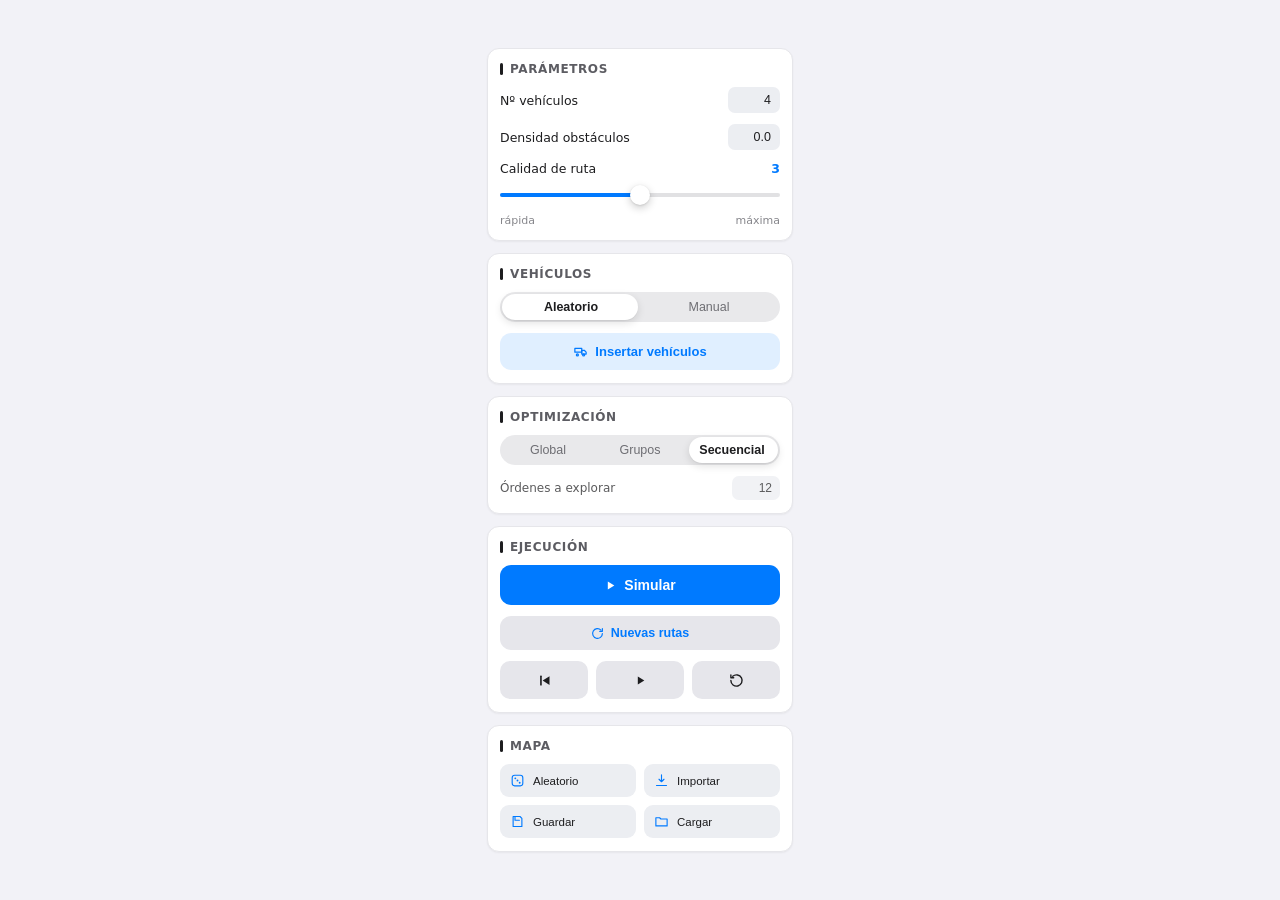
==== web/index.html @ 9f7ab961 "web 2" ====
<!DOCTYPE html>
<html lang="es">
<head>
  <meta charset="utf-8">
  <meta name="viewport" content="width=device-width, initial-scale=1">
  <title>Optimizador de Flotas - Panel</title>
  <link rel="stylesheet" href="styles.css">
</head>
<body>

<div class="panel-window">

  <div class="panel-content">
    
    <!-- Parámetros -->
    <div class="card">
      <div class="card-title">
        <span class="tick"></span>
        <span>Parámetros</span>
      </div>
      <div class="field-row">
        <span>Nº vehículos</span>
        <input class="text-input" value="4">
      </div>
      <div class="field-row">
        <span>Densidad obstáculos</span>
        <input class="text-input" value="0.0">
      </div>
      <div class="slider-container">
        <div class="field-row">
          <span>Calidad de ruta</span>
          <span class="slider-value" id="quality-val">3</span>
        </div>
        <div class="slider-track-area" id="quality-slider">
          <div class="slider-track"></div>
          <div class="slider-fill" id="quality-fill" style="width: 50%;"></div>
          <div class="slider-thumb" id="quality-thumb" style="left: 50%;"></div>
        </div>
        <div class="slider-labels">
          <span>rápida</span>
          <span>máxima</span>
        </div>
      </div>
    </div>

    <!-- Vehículos -->
    <div class="card">
      <div class="card-title">
        <span class="tick"></span>
        <span>Vehículos</span>
      </div>
      <div class="segmented-control" id="seg-source">
        <div class="segmented-thumb" id="thumb-source" style="left: 2px; width: calc(50% - 4px);"></div>
        <button class="active" data-val="aleatorio">Aleatorio</button>
        <button data-val="manual">Manual</button>
      </div>
      <button class="btn btn-outline">
        <svg width="15" height="15" viewBox="0 0 24 24" fill="none" stroke="currentColor" stroke-width="2" stroke-linecap="round" stroke-linejoin="round">
          <path d="M3 13h11V7H3z"></path>
          <path d="M14 10h4l3 3v3h-7z"></path>
          <circle cx="7" cy="17.5" r="1.6"></circle>
          <circle cx="17" cy="17.5" r="1.6"></circle>
        </svg>Insertar vehículos
      </button>
    </div>

    <!-- Optimización -->
    <div class="card">
      <div class="card-title">
        <span class="tick"></span>
        <span>Optimización</span>
      </div>
      <div class="segmented-control" id="seg-optim">
        <div class="segmented-thumb" id="thumb-optim" style="left: calc(200% / 3 + 2px); width: calc(33.333% - 4px);"></div>
        <button data-val="global">Global</button>
        <button data-val="prioridades">Grupos</button>
        <button class="active" data-val="secuencial">Secuencial</button>
      </div>
      <div class="field-row" style="opacity:.72">
        <span style="font-size:12px">Órdenes a explorar</span>
        <input class="text-input" value="12" style="width:48px; font-size:12px; padding:5px 8px;">
      </div>
    </div>

    <!-- Ejecución -->
    <div class="card">
      <div class="card-title">
        <span class="tick"></span>
        <span>Ejecución</span>
      </div>
      <button class="btn btn-primary">
        <svg width="13" height="13" viewBox="0 0 24 24" fill="currentColor"><path d="M7 4.5v15l12-7.5z"></path></svg>Simular
      </button>
      <button class="btn btn-secondary">
        <svg width="13" height="13" viewBox="0 0 24 24" fill="none" stroke="currentColor" stroke-width="2.2" stroke-linecap="round" stroke-linejoin="round">
          <path d="M21 12a9 9 0 1 1-2.6-6.3"></path><path d="M21 3v5h-5"></path>
        </svg>Nuevas rutas
      </button>
      <div style="display:flex;gap:8px">
        <button class="btn btn-icon" title="Reiniciar">
          <svg width="15" height="15" viewBox="0 0 24 24" fill="currentColor">
            <rect x="5" y="4" width="2.6" height="16" rx="1"></rect><path d="M20 5 9 12l11 7z"></path>
          </svg>
        </button>
        <button class="btn btn-icon" id="btn-play" title="Pausar / reanudar">
          <svg id="icon-play" width="13" height="13" viewBox="0 0 24 24" fill="currentColor"><path d="M7 4.5v15l12-7.5z"></path></svg>
          <svg id="icon-pause" class="icon-hidden" width="13" height="13" viewBox="0 0 24 24" fill="currentColor"><rect x="6" y="4" width="4.5" height="16" rx="1"></rect><rect x="13.5" y="4" width="4.5" height="16" rx="1"></rect></svg>
        </button>
        <button class="btn btn-icon" title="Reproducir de nuevo">
          <svg width="15" height="15" viewBox="0 0 24 24" fill="none" stroke="currentColor" stroke-width="2.2" stroke-linecap="round" stroke-linejoin="round">
            <path d="M3 12a9 9 0 1 0 3-6.7"></path><path d="M3 3v4.5h4.5"></path>
          </svg>
        </button>
      </div>
    </div>

    <!-- Mapa -->
    <div class="card">
      <div class="card-title">
        <span class="tick"></span>
        <span>Mapa</span>
      </div>
      <div class="map-grid">
        <button class="map-btn">
          <svg width="15" height="15" viewBox="0 0 24 24" fill="none">
            <rect x="3.5" y="3.5" width="17" height="17" rx="4" stroke="var(--accent)" stroke-width="1.8"></rect>
            <circle cx="8.5" cy="8.5" r="1.5" fill="var(--accent)"></circle>
            <circle cx="12" cy="12" r="1.5" fill="var(--accent)"></circle>
            <circle cx="15.5" cy="15.5" r="1.5" fill="var(--accent)"></circle>
          </svg>Aleatorio
        </button>
        <button class="map-btn">
          <svg width="15" height="15" viewBox="0 0 24 24" fill="none" stroke="var(--accent)" stroke-width="1.8" stroke-linecap="round" stroke-linejoin="round">
            <path d="M12 3v11M8 10l4 4 4-4"></path><path d="M4 20h16"></path>
          </svg>Importar
        </button>
        <button class="map-btn">
          <svg width="15" height="15" viewBox="0 0 24 24" fill="none" stroke="var(--accent)" stroke-width="1.8" stroke-linecap="round" stroke-linejoin="round">
            <path d="M5 4h11l3 3v13H5z"></path><path d="M8 4v6h7"></path>
          </svg>Guardar
        </button>
        <button class="map-btn">
          <svg width="15" height="15" viewBox="0 0 24 24" fill="none" stroke="var(--accent)" stroke-width="1.8" stroke-linecap="round" stroke-linejoin="round">
            <path d="M3 6h6l2 2h10v11H3z"></path>
          </svg>Cargar
        </button>
      </div>
    </div>

  </div>
</div>

<script src="script.js"></script>
</body>
</html>
---- web/styles.css ----
:root {
  --winBg: #ffffff;
  --winBorder: #e0e0e5;
  --winShadow: 0 30px 70px -28px rgba(0,0,0,.32);
  --barBg: #f6f6f8;
  --barBorder: #e3e3e6;
  --barTitle: #1d1d1f;
  --panelBg: #f2f2f7;
  --cardBg: #ffffff;
  --cardBorder: #e6e6ea;
  --cardRadius: 12px;
  --cardShadow: 0 1px 2px rgba(0,0,0,.05);
  --text: #1d1d1f;
  --muted: #86868b;
  --tick: #1d1d1f;
  --titleColor: #5c5c62;
  --titleTransform: uppercase;
  --titleSize: 12px;
  --titleWeight: 600;
  --titleSpacing: .05em;
  --fieldBg: #eceef2;
  --fieldColor: #1d1d1f;
  --accent: #007aff;
  --sliderTrack: rgba(120,120,128,.22);
  --sliderFill: #007aff;
  --sliderVal: #007aff;
  --segTrackBg: #e9e9eb;
  --segThumb: #ffffff;
  --segThumbShadow: 0 3px 8px rgba(0,0,0,.12),0 1px 1px rgba(0,0,0,.04);
  --segSel: #1d1d1f;
  --segUnsel: #6e6e73;
  --insBg: rgba(0,122,255,.12);
  --insBgHover: rgba(0,122,255,.20);
  --insColor: #007aff;
  --primBg: #007aff;
  --primColor: #ffffff;
  --btnBg: #e6e6eb;
  --mapTileBg: #eceef2;
}

@media (prefers-color-scheme: dark) {
  :root {
    --winBg: #1c1c1e;
    --winBorder: rgba(0,0,0,.6);
    --winShadow: 0 30px 70px -26px rgba(0,0,0,.7);
    --barBg: #2c2c2e;
    --barBorder: rgba(255,255,255,.08);
    --barTitle: #f5f5f7;
    --panelBg: #1c1c1e;
    --cardBg: #2c2c2e;
    --cardBorder: rgba(255,255,255,.06);
    --cardRadius: 12px;
    --cardShadow: none;
    --text: #f5f5f7;
    --muted: #8e8e93;
    --tick: #f5f5f7;
    --titleColor: #8e8e93;
    --fieldBg: #3a3a3c;
    --fieldColor: #f5f5f7;
    --accent: #0a84ff;
    --sliderTrack: rgba(120,120,128,.32);
    --sliderFill: #0a84ff;
    --sliderVal: #0a84ff;
    --segTrackBg: #1c1c1e;
    --segThumb: #636366;
    --segThumbShadow: 0 3px 8px rgba(0,0,0,.4);
    --segSel: #ffffff;
    --segUnsel: #aeaeb2;
    --insBg: rgba(10,132,255,.22);
    --insBgHover: rgba(10,132,255,.32);
    --insColor: #4aa3ff;
    --primBg: #0a84ff;
    --primColor: #ffffff;
    --btnBg: #3a3a3c;
    --mapTileBg: #3a3a3c;
  }
}

* { margin: 0; padding: 0; box-sizing: border-box; }
body { 
  background: var(--panelBg); 
  display: flex; 
  align-items: center; 
  justify-content: center; 
  min-height: 100vh; 
  font-family: -apple-system, 'SF Pro Text', system-ui, 'Segoe UI', sans-serif;
  -webkit-font-smoothing: antialiased;
}

.panel-window {
  width: 330px;
  background: var(--panelBg);
  overflow: hidden;
}

.titlebar {
  display: flex;
  align-items: center;
  gap: 10px;
  height: 40px;
  padding: 0 13px;
  background: var(--barBg);
  border-bottom: 1px solid var(--barBorder);
}

.titlebar .window-controls {
  display: flex;
  gap: 7px;
}

.titlebar .window-controls span {
  width: 11px;
  height: 11px;
  border-radius: 50%;
}

.titlebar .window-controls span:nth-child(1) { background: #ff5f57; }
.titlebar .window-controls span:nth-child(2) { background: #febc2e; }
.titlebar .window-controls span:nth-child(3) { background: #28c840; }

.titlebar .title-text {
  font-weight: 600;
  font-size: 12.5px;
  color: var(--barTitle);
}

.panel-content {
  background: var(--panelBg);
  padding: 14px 12px;
  display: flex;
  flex-direction: column;
  gap: 12px;
}

.card {
  background: var(--cardBg);
  border: 1px solid var(--cardBorder);
  border-radius: var(--cardRadius);
  box-shadow: var(--cardShadow);
  padding: 13px 12px;
  display: flex;
  flex-direction: column;
  gap: 11px;
}

.card-title {
  display: flex;
  align-items: center;
  gap: 7px;
}

.card-title .tick {
  width: 3px;
  height: 12px;
  border-radius: 2px;
  background: var(--tick);
}

.card-title span:last-child {
  font-size: var(--titleSize);
  font-weight: var(--titleWeight);
  letter-spacing: var(--titleSpacing);
  text-transform: var(--titleTransform);
  color: var(--titleColor);
}

.field-row {
  display: flex;
  align-items: center;
  justify-content: space-between;
}

.field-row span:first-child {
  font-size: 12.5px;
  color: var(--text);
}

input.text-input {
  width: 52px;
  padding: 6px 9px;
  background: var(--fieldBg);
  border: none;
  border-radius: 7px;
  color: var(--fieldColor);
  font-size: 12.5px;
  text-align: right;
  outline: none;
}

.slider-container {
  display: flex;
  flex-direction: column;
  gap: 9px;
}

.slider-value {
  font-size: 12.5px;
  font-weight: 600;
  color: var(--sliderVal);
}

.slider-track-area {
  position: relative;
  height: 20px;
  display: flex;
  align-items: center;
  cursor: pointer;
  touch-action: none;
}

.slider-track {
  position: absolute;
  left: 0;
  right: 0;
  height: 4px;
  background: var(--sliderTrack);
  border-radius: 999px;
}

.slider-fill {
  position: absolute;
  left: 0;
  height: 4px;
  background: var(--sliderFill);
  border-radius: 999px;
}

.slider-thumb {
  position: absolute;
  width: 20px;
  height: 20px;
  margin-left: -10px;
  background: #ffffff;
  border-radius: 50%;
  box-shadow: 0 0.5px 2px rgba(0,0,0,.12), 0 3px 8px rgba(0,0,0,.2);
}

.slider-labels {
  display: flex;
  justify-content: space-between;
  font-size: 11px;
  color: var(--muted);
}

.segmented-control {
  position: relative;
  display: flex;
  background: var(--segTrackBg);
  border-radius: 17px;
  padding: 2px;
}

.segmented-thumb {
  position: absolute;
  top: 2px;
  bottom: 2px;
  background: var(--segThumb);
  border-radius: 15px;
  box-shadow: var(--segThumbShadow);
  transition: left .26s cubic-bezier(.4,0,.2,1);
}

.segmented-control button {
  flex: 1;
  position: relative;
  z-index: 1;
  padding: 6px 4px;
  background: transparent;
  border: none;
  border-radius: 7px;
  font-size: 12.5px;
  font-weight: 500;
  color: var(--segUnsel);
  cursor: pointer;
  transition: color .26s cubic-bezier(.4,0,.2,1);
  white-space: nowrap;
}

.segmented-control button.active {
  font-weight: 600;
  color: var(--segSel);
}

.btn {
  display: flex;
  align-items: center;
  justify-content: center;
  gap: 7px;
  border: none;
  border-radius: 11px;
  cursor: pointer;
  transition: filter .15s;
}

.btn:hover {
  filter: brightness(0.9);
}

.btn-primary:hover {
  filter: brightness(1.15);
}

.btn-outline {
  width: 100%;
  padding: 11px;
  background: var(--insBg);
  color: var(--insColor);
  font-size: 13px;
  font-weight: 600;
  transition: all 0.2s ease;
}

.btn-outline:hover {
  background: var(--insBgHover);
  color: var(--insColor);
}

.btn-primary {
  width: 100%;
  padding: 12px;
  background: var(--primBg);
  color: var(--primColor);
  font-size: 14px;
  font-weight: 600;
}

.btn-secondary {
  width: 100%;
  padding: 10px;
  background: var(--btnBg);
  color: var(--insColor);
  font-size: 12.5px;
  font-weight: 600;
}

.btn-icon {
  flex: 1;
  height: 38px;
  background: var(--btnBg);
  color: var(--text);
  border-radius: 10px;
}

.map-grid {
  display: grid;
  grid-template-columns: 1fr 1fr;
  gap: 8px;
}

.map-btn {
  display: flex;
  align-items: center;
  gap: 8px;
  padding: 9px 10px;
  background: var(--mapTileBg);
  border: none;
  border-radius: 9px;
  color: var(--text);
  font-size: 11.5px;
  font-weight: 500;
  cursor: pointer;
  transition: filter .15s;
}
.map-btn:hover {
  filter: brightness(0.9);
}

.icon-hidden {
  display: none;
}
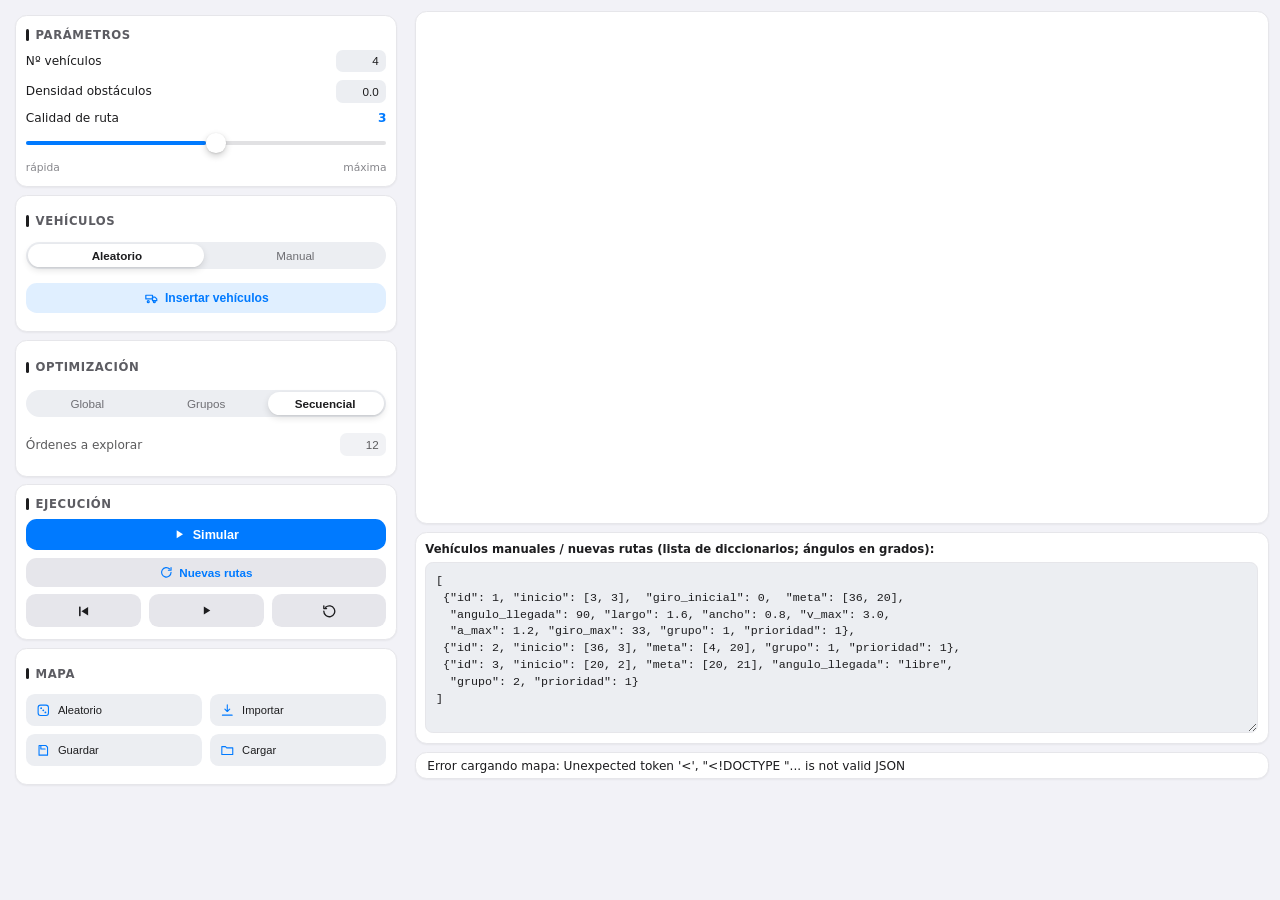
==== commit 2a005cda: "web 3" ====
--- a/web/index.html
+++ b/web/index.html
@@ -8,9 +8,9 @@
 </head>
 <body>
 
-<div class="panel-window">
-
-  <div class="panel-content">
+<div class="app-layout">
+  <div class="panel-window">
+    <div class="panel-content">
     
     <!-- Parámetros -->
     <div class="card">
@@ -20,11 +20,11 @@
       </div>
       <div class="field-row">
         <span>Nº vehículos</span>
-        <input class="text-input" value="4">
+        <input class="text-input" id="num-vehiculos" value="4">
       </div>
       <div class="field-row">
         <span>Densidad obstáculos</span>
-        <input class="text-input" value="0.0">
+        <input class="text-input" id="densidad-obs" value="0.0">
       </div>
       <div class="slider-container">
         <div class="field-row">
@@ -54,8 +54,8 @@
         <button class="active" data-val="aleatorio">Aleatorio</button>
         <button data-val="manual">Manual</button>
       </div>
-      <button class="btn btn-outline">
-        <svg width="15" height="15" viewBox="0 0 24 24" fill="none" stroke="currentColor" stroke-width="2" stroke-linecap="round" stroke-linejoin="round">
+      <button class="btn btn-outline" id="btn-insertar">
+        <svg class="icon-15" viewBox="0 0 24 24" fill="none" stroke="currentColor" stroke-width="2" stroke-linecap="round" stroke-linejoin="round">
           <path d="M3 13h11V7H3z"></path>
           <path d="M14 10h4l3 3v3h-7z"></path>
           <circle cx="7" cy="17.5" r="1.6"></circle>
@@ -77,8 +77,8 @@
         <button class="active" data-val="secuencial">Secuencial</button>
       </div>
       <div class="field-row" style="opacity:.72">
-        <span style="font-size:12px">Órdenes a explorar</span>
-        <input class="text-input" value="12" style="width:48px; font-size:12px; padding:5px 8px;">
+        <span>Órdenes a explorar</span>
+        <input class="text-input" id="max-cand" value="12" >
       </div>
     </div>
 
@@ -88,17 +88,17 @@
         <span class="tick"></span>
         <span>Ejecución</span>
       </div>
-      <button class="btn btn-primary">
-        <svg width="13" height="13" viewBox="0 0 24 24" fill="currentColor"><path d="M7 4.5v15l12-7.5z"></path></svg>Simular
+      <button class="btn btn-primary" id="btn-simular">
+        <svg class="icon-13" viewBox="0 0 24 24" fill="currentColor"><path d="M7 4.5v15l12-7.5z"></path></svg>Simular
       </button>
-      <button class="btn btn-secondary">
-        <svg width="13" height="13" viewBox="0 0 24 24" fill="none" stroke="currentColor" stroke-width="2.2" stroke-linecap="round" stroke-linejoin="round">
+      <button class="btn btn-secondary" id="btn-nuevas-rutas">
+        <svg class="icon-13" viewBox="0 0 24 24" fill="none" stroke="currentColor" stroke-width="2.2" stroke-linecap="round" stroke-linejoin="round">
           <path d="M21 12a9 9 0 1 1-2.6-6.3"></path><path d="M21 3v5h-5"></path>
         </svg>Nuevas rutas
       </button>
       <div style="display:flex;gap:8px">
-        <button class="btn btn-icon" title="Reiniciar">
-          <svg width="15" height="15" viewBox="0 0 24 24" fill="currentColor">
+        <button class="btn btn-icon" id="btn-restart" title="Reiniciar">
+          <svg class="icon-15" viewBox="0 0 24 24" fill="currentColor">
             <rect x="5" y="4" width="2.6" height="16" rx="1"></rect><path d="M20 5 9 12l11 7z"></path>
           </svg>
         </button>
@@ -106,8 +106,8 @@
           <svg id="icon-play" width="13" height="13" viewBox="0 0 24 24" fill="currentColor"><path d="M7 4.5v15l12-7.5z"></path></svg>
           <svg id="icon-pause" class="icon-hidden" width="13" height="13" viewBox="0 0 24 24" fill="currentColor"><rect x="6" y="4" width="4.5" height="16" rx="1"></rect><rect x="13.5" y="4" width="4.5" height="16" rx="1"></rect></svg>
         </button>
-        <button class="btn btn-icon" title="Reproducir de nuevo">
-          <svg width="15" height="15" viewBox="0 0 24 24" fill="none" stroke="currentColor" stroke-width="2.2" stroke-linecap="round" stroke-linejoin="round">
+        <button class="btn btn-icon" id="btn-reproducir" title="Reproducir de nuevo">
+          <svg class="icon-15" viewBox="0 0 24 24" fill="none" stroke="currentColor" stroke-width="2.2" stroke-linecap="round" stroke-linejoin="round">
             <path d="M3 12a9 9 0 1 0 3-6.7"></path><path d="M3 3v4.5h4.5"></path>
           </svg>
         </button>
@@ -121,32 +121,59 @@
         <span>Mapa</span>
       </div>
       <div class="map-grid">
-        <button class="map-btn">
-          <svg width="15" height="15" viewBox="0 0 24 24" fill="none">
+        <button class="map-btn" id="btn-mapa-aleatorio">
+          <svg class="icon-15" viewBox="0 0 24 24" fill="none">
             <rect x="3.5" y="3.5" width="17" height="17" rx="4" stroke="var(--accent)" stroke-width="1.8"></rect>
             <circle cx="8.5" cy="8.5" r="1.5" fill="var(--accent)"></circle>
             <circle cx="12" cy="12" r="1.5" fill="var(--accent)"></circle>
             <circle cx="15.5" cy="15.5" r="1.5" fill="var(--accent)"></circle>
           </svg>Aleatorio
         </button>
-        <button class="map-btn">
-          <svg width="15" height="15" viewBox="0 0 24 24" fill="none" stroke="var(--accent)" stroke-width="1.8" stroke-linecap="round" stroke-linejoin="round">
+        <button class="map-btn" id="btn-mapa-importar">
+          <svg class="icon-15" viewBox="0 0 24 24" fill="none" stroke="var(--accent)" stroke-width="1.8" stroke-linecap="round" stroke-linejoin="round">
             <path d="M12 3v11M8 10l4 4 4-4"></path><path d="M4 20h16"></path>
           </svg>Importar
         </button>
-        <button class="map-btn">
-          <svg width="15" height="15" viewBox="0 0 24 24" fill="none" stroke="var(--accent)" stroke-width="1.8" stroke-linecap="round" stroke-linejoin="round">
+        <button class="map-btn" id="btn-mapa-guardar">
+          <svg class="icon-15" viewBox="0 0 24 24" fill="none" stroke="var(--accent)" stroke-width="1.8" stroke-linecap="round" stroke-linejoin="round">
             <path d="M5 4h11l3 3v13H5z"></path><path d="M8 4v6h7"></path>
           </svg>Guardar
         </button>
-        <button class="map-btn">
-          <svg width="15" height="15" viewBox="0 0 24 24" fill="none" stroke="var(--accent)" stroke-width="1.8" stroke-linecap="round" stroke-linejoin="round">
+        <button class="map-btn" id="btn-mapa-cargar">
+          <svg class="icon-15" viewBox="0 0 24 24" fill="none" stroke="var(--accent)" stroke-width="1.8" stroke-linecap="round" stroke-linejoin="round">
             <path d="M3 6h6l2 2h10v11H3z"></path>
           </svg>Cargar
         </button>
       </div>
+      <input type="file" id="file-importar" accept="image/*" style="display:none">
+      <input type="file" id="file-cargar" accept=".json" style="display:none">
     </div>
 
+    </div>
+  </div>
+
+  <!-- Contenido Principal: Mapa y Entrada de Texto -->
+  <div class="main-content">
+    <div class="canvas-container">
+      <canvas id="main-canvas"></canvas>
+    </div>
+
+    <div class="textarea-card">
+      <div class="textarea-label">Vehículos manuales / nuevas rutas (lista de diccionarios; ángulos en grados):</div>
+      <textarea id="vehiculos-input" class="code-textarea" spellcheck="false">[
+ {"id": 1, "inicio": [3, 3],  "giro_inicial": 0,  "meta": [36, 20],
+  "angulo_llegada": 90, "largo": 1.6, "ancho": 0.8, "v_max": 3.0,
+  "a_max": 1.2, "giro_max": 33, "grupo": 1, "prioridad": 1},
+ {"id": 2, "inicio": [36, 3], "meta": [4, 20], "grupo": 1, "prioridad": 1},
+ {"id": 3, "inicio": [20, 2], "meta": [20, 21], "angulo_llegada": "libre",
+  "grupo": 2, "prioridad": 1}
+]</textarea>
+    </div>
+    <div class="status-bar-container">
+      <div class="status-bar">
+        <span id="status-text">Listo. Ajusta parámetros y genera vehículos.</span>
+      </div>
+    </div>
   </div>
 </div>
 
--- a/web/styles.css
+++ b/web/styles.css
@@ -1,21 +1,21 @@
 :root {
   --winBg: #ffffff;
   --winBorder: #e0e0e5;
-  --winShadow: 0 30px 70px -28px rgba(0,0,0,.32);
+  --winShadow: 0 calc(30 * 100cqh / 800) calc(70 * 100cqh / 800) -calc(28 * 100cqh / 800) rgba(0,0,0,.32);
   --barBg: #f6f6f8;
   --barBorder: #e3e3e6;
   --barTitle: #1d1d1f;
   --panelBg: #f2f2f7;
   --cardBg: #ffffff;
   --cardBorder: #e6e6ea;
-  --cardRadius: 12px;
-  --cardShadow: 0 1px 2px rgba(0,0,0,.05);
+  --cardRadius: calc(12 * 100cqh / 800);
+  --cardShadow: 0 1px calc(2 * 100cqh / 800) rgba(0,0,0,.05);
   --text: #1d1d1f;
   --muted: #86868b;
   --tick: #1d1d1f;
   --titleColor: #5c5c62;
   --titleTransform: uppercase;
-  --titleSize: 12px;
+  --titleSize: calc(12 * 100cqh / 800);
   --titleWeight: 600;
   --titleSpacing: .05em;
   --fieldBg: #eceef2;
@@ -26,7 +26,7 @@
   --sliderVal: #007aff;
   --segTrackBg: #e9e9eb;
   --segThumb: #ffffff;
-  --segThumbShadow: 0 3px 8px rgba(0,0,0,.12),0 1px 1px rgba(0,0,0,.04);
+  --segThumbShadow: 0 calc(3 * 100cqh / 800) calc(8 * 100cqh / 800) rgba(0,0,0,.12),0 1px 1px rgba(0,0,0,.04);
   --segSel: #1d1d1f;
   --segUnsel: #6e6e73;
   --insBg: rgba(0,122,255,.12);
@@ -42,14 +42,14 @@
   :root {
     --winBg: #1c1c1e;
     --winBorder: rgba(0,0,0,.6);
-    --winShadow: 0 30px 70px -26px rgba(0,0,0,.7);
+    --winShadow: 0 calc(30 * 100cqh / 800) calc(70 * 100cqh / 800) -calc(26 * 100cqh / 800) rgba(0,0,0,.7);
     --barBg: #2c2c2e;
     --barBorder: rgba(255,255,255,.08);
     --barTitle: #f5f5f7;
     --panelBg: #1c1c1e;
     --cardBg: #2c2c2e;
     --cardBorder: rgba(255,255,255,.06);
-    --cardRadius: 12px;
+    --cardRadius: calc(12 * 100cqh / 800);
     --cardShadow: none;
     --text: #f5f5f7;
     --muted: #8e8e93;
@@ -63,7 +63,7 @@
     --sliderVal: #0a84ff;
     --segTrackBg: #1c1c1e;
     --segThumb: #636366;
-    --segThumbShadow: 0 3px 8px rgba(0,0,0,.4);
+    --segThumbShadow: 0 calc(3 * 100cqh / 800) calc(8 * 100cqh / 800) rgba(0,0,0,.4);
     --segSel: #ffffff;
     --segUnsel: #aeaeb2;
     --insBg: rgba(10,132,255,.22);
@@ -80,37 +80,140 @@
 body { 
   background: var(--panelBg); 
   display: flex; 
-  align-items: center; 
-  justify-content: center; 
-  min-height: 100vh; 
+  align-items: flex-start;
+  justify-content: flex-start;
+  height: 100vh;
+  width: 100vw;
+  overflow: hidden;
+  margin: 0;
+  padding: 0;
   font-family: -apple-system, 'SF Pro Text', system-ui, 'Segoe UI', sans-serif;
   -webkit-font-smoothing: antialiased;
 }
 
+.app-layout {
+  display: flex;
+  aspect-ratio: 16 / 10;
+  width: min(100vw, calc(100vh * 16 / 10));
+  height: min(100vh, calc(100vw * 10 / 16));
+  padding: calc(10 * 100cqh / 800);
+  gap: calc(12 * 100cqh / 800);
+  box-sizing: border-box;
+  container-type: size;
+}
+
 .panel-window {
-  width: 330px;
+  width: 31%;
+  flex: 0 0 31%;
   background: var(--panelBg);
   overflow: hidden;
+  height: 100%;
+  display: flex;
+  flex-direction: column;
+}
+
+.main-content {
+  flex: 1;
+  display: flex;
+  flex-direction: column;
+  gap: calc(8 * 100cqh / 800);
+  min-width: 0;
+  height: 100%;
+}
+
+.canvas-container {
+  aspect-ratio: 40 / 24;
+  width: 100%;
+  background: var(--cardBg);
+  border: 1px solid var(--cardBorder);
+  border-radius: var(--cardRadius);
+  box-shadow: var(--cardShadow);
+  position: relative;
+  overflow: hidden;
+  flex-shrink: 0;
+}
+
+#main-canvas {
+  position: absolute;
+  top: 0;
+  left: 0;
+  width: 100%;
+  height: 100%;
+  display: block;
+}
+
+.textarea-card {
+  background: var(--cardBg);
+  border: 1px solid var(--cardBorder);
+  border-radius: var(--cardRadius);
+  box-shadow: var(--cardShadow);
+  padding: calc(10 * 100cqh / 800);
+  display: flex;
+  flex-direction: column;
+  gap: calc(6 * 100cqh / 800);
+  flex: 1;
+  min-height: 0;
+}
+
+.textarea-label {
+  font-size: calc(12 * 100cqh / 800);
+  font-weight: 600;
+  color: var(--text);
+  flex-shrink: 0;
+}
+
+.code-textarea {
+  width: 100%;
+  flex: 1;
+  min-height: calc(40 * 100cqh / 800);
+  background: var(--fieldBg);
+  color: var(--text);
+  border: 1px solid var(--cardBorder);
+  border-radius: calc(8 * 100cqh / 800);
+  font-family: Menlo, Monaco, 'Courier New', monospace;
+  font-size: calc(12 * 100cqh / 800);
+  padding: calc(10 * 100cqh / 800);
+  line-height: 1.45;
+  resize: vertical;
+  outline: none;
+  box-sizing: border-box;
+}
+
+.status-bar-container {
+  width: 100%;
+  height: calc(38 * 100cqh / 800);
+  box-sizing: border-box;
+  flex-shrink: 0;
+}
+
+.status-bar {
+  background: var(--cardBg);
+  border: 1px solid var(--cardBorder);
+  border-radius: var(--cardRadius);
+  box-shadow: var(--cardShadow);
+  padding: calc(6 * 100cqh / 800) calc(12 * 100cqh / 800);
+  font-size: calc(12.5 * 100cqh / 800);
+  color: var(--text);
 }
 
 .titlebar {
   display: flex;
   align-items: center;
-  gap: 10px;
-  height: 40px;
-  padding: 0 13px;
+  gap: calc(10 * 100cqh / 800);
+  height: calc(40 * 100cqh / 800);
+  padding: 0 calc(13 * 100cqh / 800);
   background: var(--barBg);
   border-bottom: 1px solid var(--barBorder);
 }
 
 .titlebar .window-controls {
   display: flex;
-  gap: 7px;
+  gap: calc(7 * 100cqh / 800);
 }
 
 .titlebar .window-controls span {
-  width: 11px;
-  height: 11px;
+  width: calc(11 * 100cqh / 800);
+  height: calc(11 * 100cqh / 800);
   border-radius: 50%;
 }
 
@@ -120,16 +223,17 @@
 
 .titlebar .title-text {
   font-weight: 600;
-  font-size: 12.5px;
+  font-size: calc(12.5 * 100cqh / 800);
   color: var(--barTitle);
 }
 
 .panel-content {
   background: var(--panelBg);
-  padding: 14px 12px;
-  display: flex;
-  flex-direction: column;
-  gap: 12px;
+  padding: calc(4 * 100cqh / 800);
+  display: flex;
+  flex-direction: column;
+  gap: calc(8 * 100cqh / 800);
+  flex: 1;
 }
 
 .card {
@@ -137,22 +241,24 @@
   border: 1px solid var(--cardBorder);
   border-radius: var(--cardRadius);
   box-shadow: var(--cardShadow);
-  padding: 13px 12px;
-  display: flex;
-  flex-direction: column;
-  gap: 11px;
+  padding: calc(12 * 100cqh / 800) calc(10 * 100cqh / 800);
+  display: flex;
+  flex-direction: column;
+  justify-content: space-evenly;
+  gap: calc(8 * 100cqh / 800);
+  flex: 1;
 }
 
 .card-title {
   display: flex;
   align-items: center;
-  gap: 7px;
+  gap: calc(7 * 100cqh / 800);
 }
 
 .card-title .tick {
-  width: 3px;
-  height: 12px;
-  border-radius: 2px;
+  width: calc(3 * 100cqh / 800);
+  height: calc(12 * 100cqh / 800);
+  border-radius: calc(2 * 100cqh / 800);
   background: var(--tick);
 }
 
@@ -171,18 +277,18 @@
 }
 
 .field-row span:first-child {
-  font-size: 12.5px;
+  font-size: calc(12.5 * 100cqh / 800);
   color: var(--text);
 }
 
 input.text-input {
-  width: 52px;
-  padding: 6px 9px;
+  width: calc(52 * 100cqh / 800);
+  padding: calc(5 * 100cqh / 800) calc(8 * 100cqh / 800);
   background: var(--fieldBg);
   border: none;
-  border-radius: 7px;
+  border-radius: calc(7 * 100cqh / 800);
   color: var(--fieldColor);
-  font-size: 12.5px;
+  font-size: calc(12 * 100cqh / 800);
   text-align: right;
   outline: none;
 }
@@ -190,18 +296,18 @@
 .slider-container {
   display: flex;
   flex-direction: column;
-  gap: 9px;
+  gap: calc(9 * 100cqh / 800);
 }
 
 .slider-value {
-  font-size: 12.5px;
+  font-size: calc(12.5 * 100cqh / 800);
   font-weight: 600;
   color: var(--sliderVal);
 }
 
 .slider-track-area {
   position: relative;
-  height: 20px;
+  height: calc(20 * 100cqh / 800);
   display: flex;
   align-items: center;
   cursor: pointer;
@@ -212,50 +318,51 @@
   position: absolute;
   left: 0;
   right: 0;
-  height: 4px;
+  height: calc(4 * 100cqh / 800);
   background: var(--sliderTrack);
-  border-radius: 999px;
+  border-radius: calc(999 * 100cqh / 800);
 }
 
 .slider-fill {
   position: absolute;
   left: 0;
-  height: 4px;
+  height: calc(4 * 100cqh / 800);
   background: var(--sliderFill);
-  border-radius: 999px;
+  border-radius: calc(999 * 100cqh / 800);
 }
 
 .slider-thumb {
   position: absolute;
-  width: 20px;
-  height: 20px;
-  margin-left: -10px;
+  width: calc(20 * 100cqh / 800);
+  height: calc(20 * 100cqh / 800);
+  margin-left: -calc(10 * 100cqh / 800);
   background: #ffffff;
   border-radius: 50%;
-  box-shadow: 0 0.5px 2px rgba(0,0,0,.12), 0 3px 8px rgba(0,0,0,.2);
+  box-shadow: 0 0.5px calc(2 * 100cqh / 800) rgba(0,0,0,.12), 0 calc(3 * 100cqh / 800) calc(8 * 100cqh / 800) rgba(0,0,0,.2);
 }
 
 .slider-labels {
   display: flex;
   justify-content: space-between;
-  font-size: 11px;
+  font-size: calc(11 * 100cqh / 800);
   color: var(--muted);
 }
 
 .segmented-control {
   position: relative;
   display: flex;
-  background: var(--segTrackBg);
-  border-radius: 17px;
-  padding: 2px;
+  background: var(--fieldBg);
+  border-radius: calc(17 * 100cqh / 800);
+  padding: calc(2 * 100cqh / 800);
+  height: calc(28 * 100cqh / 800);
 }
 
 .segmented-thumb {
   position: absolute;
-  top: 2px;
-  bottom: 2px;
+  top: calc(2 * 100cqh / 800);
+  bottom: calc(2 * 100cqh / 800);
   background: var(--segThumb);
-  border-radius: 15px;
+  border-radius: calc(15 * 100cqh / 800);
   box-shadow: var(--segThumbShadow);
   transition: left .26s cubic-bezier(.4,0,.2,1);
 }
@@ -264,11 +371,11 @@
   flex: 1;
   position: relative;
   z-index: 1;
-  padding: 6px 4px;
+  padding: calc(4 * 100cqh / 800);
   background: transparent;
   border: none;
-  border-radius: 7px;
-  font-size: 12.5px;
+  border-radius: calc(7 * 100cqh / 800);
+  font-size: calc(12 * 100cqh / 800);
   font-weight: 500;
   color: var(--segUnsel);
   cursor: pointer;
@@ -285,9 +392,9 @@
   display: flex;
   align-items: center;
   justify-content: center;
-  gap: 7px;
+  gap: calc(7 * 100cqh / 800);
   border: none;
-  border-radius: 11px;
+  border-radius: calc(11 * 100cqh / 800);
   cursor: pointer;
   transition: filter .15s;
 }
@@ -302,10 +409,10 @@
 
 .btn-outline {
   width: 100%;
-  padding: 11px;
+  padding: calc(8 * 100cqh / 800);
   background: var(--insBg);
   color: var(--insColor);
-  font-size: 13px;
+  font-size: calc(12.5 * 100cqh / 800);
   font-weight: 600;
   transition: all 0.2s ease;
 }
@@ -317,46 +424,46 @@
 
 .btn-primary {
   width: 100%;
-  padding: 12px;
+  padding: calc(9 * 100cqh / 800);
   background: var(--primBg);
   color: var(--primColor);
-  font-size: 14px;
+  font-size: calc(13 * 100cqh / 800);
   font-weight: 600;
 }
 
 .btn-secondary {
   width: 100%;
-  padding: 10px;
+  padding: calc(8 * 100cqh / 800);
   background: var(--btnBg);
   color: var(--insColor);
-  font-size: 12.5px;
+  font-size: calc(12 * 100cqh / 800);
   font-weight: 600;
 }
 
 .btn-icon {
   flex: 1;
-  height: 38px;
+  height: calc(34 * 100cqh / 800);
   background: var(--btnBg);
   color: var(--text);
-  border-radius: 10px;
+  border-radius: calc(10 * 100cqh / 800);
 }
 
 .map-grid {
   display: grid;
   grid-template-columns: 1fr 1fr;
-  gap: 8px;
+  gap: calc(8 * 100cqh / 800);
 }
 
 .map-btn {
   display: flex;
   align-items: center;
-  gap: 8px;
-  padding: 9px 10px;
+  gap: calc(8 * 100cqh / 800);
+  padding: calc(9 * 100cqh / 800) calc(10 * 100cqh / 800);
   background: var(--mapTileBg);
   border: none;
-  border-radius: 9px;
-  color: var(--text);
-  font-size: 11.5px;
+  border-radius: calc(9 * 100cqh / 800);
+  color: var(--text);
+  font-size: calc(11.5 * 100cqh / 800);
   font-weight: 500;
   cursor: pointer;
   transition: filter .15s;
@@ -368,3 +475,21 @@
 .icon-hidden {
   display: none;
 }
+
+.icon-15 {
+  width: calc(15 * 100cqh / 800);
+  height: calc(15 * 100cqh / 800);
+  flex-shrink: 0;
+}
+
+.icon-13 {
+  width: calc(13 * 100cqh / 800);
+  height: calc(13 * 100cqh / 800);
+  flex-shrink: 0;
+}
+
+#max-cand {
+  width: calc(48 * 100cqh / 800);
+  font-size: calc(12 * 100cqh / 800);
+  padding: calc(5 * 100cqh / 800) calc(8 * 100cqh / 800);
+}
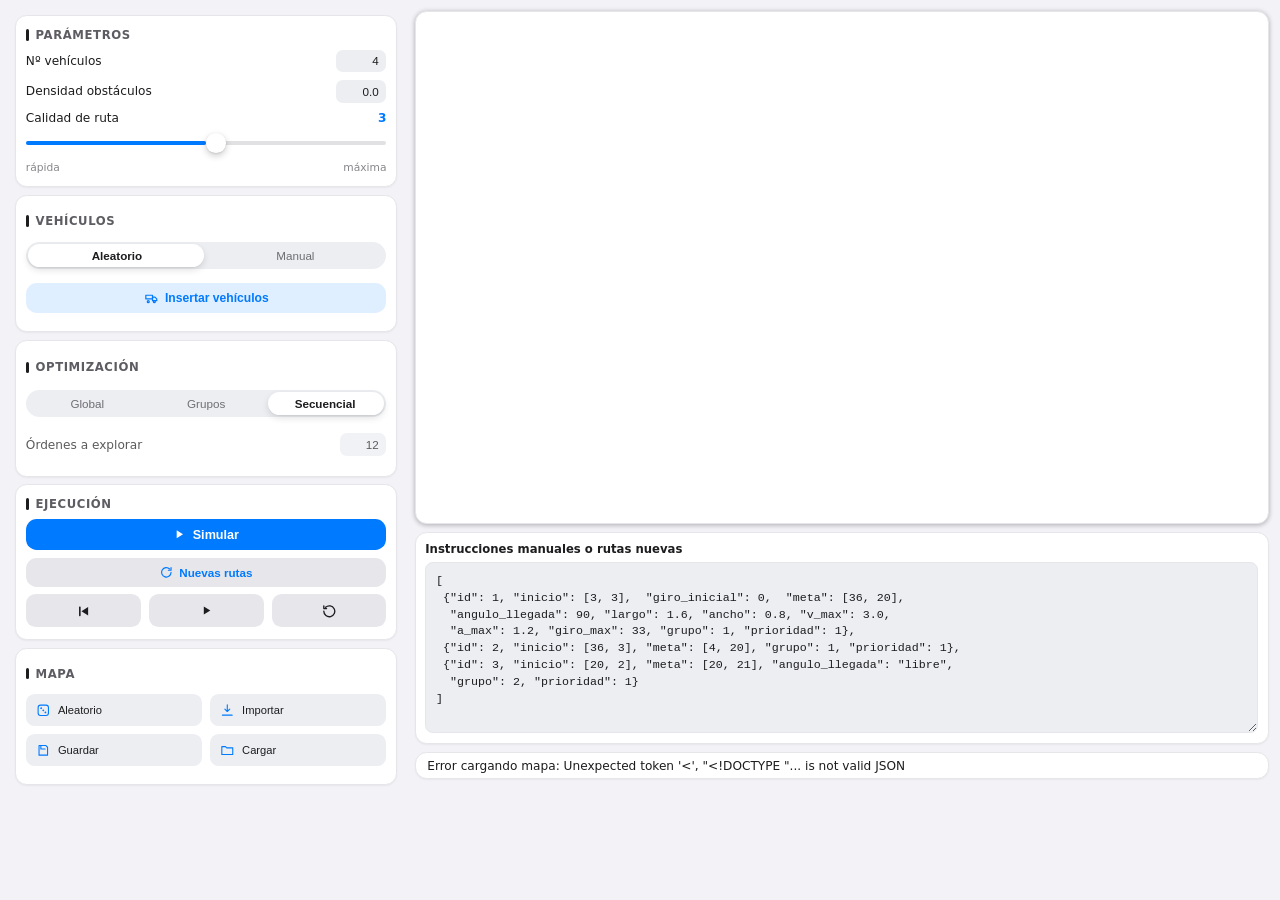
==== commit 7bd93304: "web movil" ====
--- a/web/index.html
+++ b/web/index.html
@@ -2,7 +2,7 @@
 <html lang="es">
 <head>
   <meta charset="utf-8">
-  <meta name="viewport" content="width=device-width, initial-scale=1">
+  <meta name="viewport" content="width=device-width, initial-scale=1, viewport-fit=cover">
   <title>Optimizador de Flotas - Panel</title>
   <link rel="stylesheet" href="styles.css">
 </head>
@@ -158,8 +158,29 @@
       <canvas id="main-canvas"></canvas>
     </div>
 
+    <!-- Barra de acceso rápido (solo móvil): duplica los botones clave
+         justo debajo del mapa. No sustituyen a los del panel de abajo. -->
+    <div class="quick-bar" id="quick-bar">
+      <button class="quick-btn" id="q-insertar">
+        <svg class="icon-15" viewBox="0 0 24 24" fill="none" stroke="currentColor" stroke-width="2" stroke-linecap="round" stroke-linejoin="round">
+          <path d="M3 13h11V7H3z"></path>
+          <path d="M14 10h4l3 3v3h-7z"></path>
+          <circle cx="7" cy="17.5" r="1.6"></circle>
+          <circle cx="17" cy="17.5" r="1.6"></circle>
+        </svg><span>Insertar</span>
+      </button>
+      <button class="quick-btn quick-btn-primary" id="q-simular">
+        <svg class="icon-13" viewBox="0 0 24 24" fill="currentColor"><path d="M7 4.5v15l12-7.5z"></path></svg><span>Simular</span>
+      </button>
+      <button class="quick-btn" id="q-reproducir">
+        <svg class="icon-15" viewBox="0 0 24 24" fill="none" stroke="currentColor" stroke-width="2.2" stroke-linecap="round" stroke-linejoin="round">
+          <path d="M3 12a9 9 0 1 0 3-6.7"></path><path d="M3 3v4.5h4.5"></path>
+        </svg><span>Reproducir</span>
+      </button>
+    </div>
+
     <div class="textarea-card">
-      <div class="textarea-label">Vehículos manuales / nuevas rutas (lista de diccionarios; ángulos en grados):</div>
+      <div class="textarea-label">Instrucciones manuales o rutas nuevas</div>
       <textarea id="vehiculos-input" class="code-textarea" spellcheck="false">[
  {"id": 1, "inicio": [3, 3],  "giro_inicial": 0,  "meta": [36, 20],
   "angulo_llegada": 90, "largo": 1.6, "ancho": 0.8, "v_max": 3.0,
@@ -171,6 +192,7 @@
     </div>
     <div class="status-bar-container">
       <div class="status-bar">
+        <span id="status-spinner" class="status-spinner" hidden></span>
         <span id="status-text">Listo. Ajusta parámetros y genera vehículos.</span>
       </div>
     </div>
--- a/web/styles.css
+++ b/web/styles.css
@@ -77,6 +77,9 @@
 }
 
 * { margin: 0; padding: 0; box-sizing: border-box; }
+
+/* Barra de acceso rápido: oculta por defecto, solo se muestra en móvil */
+.quick-bar { display: none; }
 body { 
   background: var(--panelBg); 
   display: flex; 
@@ -127,19 +130,17 @@
   background: var(--cardBg);
   border: 1px solid var(--cardBorder);
   border-radius: var(--cardRadius);
-  box-shadow: var(--cardShadow);
+  box-shadow: 0 0 calc(6 * 100cqh / 800) rgba(0,0,0,.16),
+              0 calc(2 * 100cqh / 800) calc(5 * 100cqh / 800) rgba(0,0,0,.14);
   position: relative;
   overflow: hidden;
   flex-shrink: 0;
 }
 
 #main-canvas {
-  position: absolute;
-  top: 0;
-  left: 0;
+  display: block;
   width: 100%;
   height: 100%;
-  display: block;
 }
 
 .textarea-card {
@@ -194,6 +195,27 @@
   padding: calc(6 * 100cqh / 800) calc(12 * 100cqh / 800);
   font-size: calc(12.5 * 100cqh / 800);
   color: var(--text);
+  display: flex;
+  align-items: center;
+  gap: calc(8 * 100cqh / 800);
+}
+
+.status-spinner {
+  width: calc(13 * 100cqh / 800);
+  height: calc(13 * 100cqh / 800);
+  flex-shrink: 0;
+  border: 2px solid var(--cardBorder);
+  border-top-color: var(--text);
+  border-radius: 50%;
+  animation: status-spin 0.7s linear infinite;
+}
+
+.status-spinner[hidden] {
+  display: none;
+}
+
+@keyframes status-spin {
+  to { transform: rotate(360deg); }
 }
 
 .titlebar {
@@ -493,3 +515,187 @@
   font-size: calc(12 * 100cqh / 800);
   padding: calc(5 * 100cqh / 800) calc(8 * 100cqh / 800);
 }
+
+/* =========================================================================
+   LAYOUT MÓVIL
+   En pantallas estrechas (móvil/tablet en vertical) se abandona la ventana
+   fija 16:10 con panel lateral y todo se reorganiza en una única columna
+   desplazable: primero el MAPA (grande), luego los controles, la caja de
+   texto y la barra de estado. Todos los tamaños se fijan aquí en px/rem
+   para NO depender de las unidades cqh (que en el layout de escritorio se
+   referencian a una ventana de 800px), de modo que el móvil es predecible
+   e independiente de la altura del viewport.
+   ========================================================================= */
+@media (max-width: 760px) {
+  html, body {
+    height: auto;
+    min-height: 100%;
+    width: 100%;
+    overflow-x: hidden;
+    overflow-y: auto;
+    display: block;
+  }
+
+  .app-layout {
+    display: flex;
+    flex-direction: column;
+    width: 100%;
+    height: auto;
+    aspect-ratio: auto;
+    container-type: normal;   /* deja de ser contenedor de consulta: los tamaños de abajo mandan */
+    padding: 10px;
+    padding-bottom: max(10px, env(safe-area-inset-bottom));
+    gap: 12px;
+  }
+
+  /* --- Orden: mapa arriba, controles debajo --- */
+  .main-content {
+    order: 1;
+    height: auto;
+    gap: 10px;
+  }
+  .panel-window {
+    order: 2;
+    width: 100%;
+    flex: none;
+    height: auto;
+  }
+
+  .panel-content {
+    padding: 0;
+    gap: 12px;
+  }
+
+  /* Las tarjetas ya no se estiran para rellenar; se ajustan a su contenido */
+  .card {
+    flex: none;
+    padding: 14px 14px;
+    gap: 12px;
+    border-radius: 14px;
+  }
+
+  .card-title .tick { width: 3px; height: 13px; border-radius: 2px; }
+  .card-title span:last-child { font-size: 13px; }
+
+  .field-row span:first-child { font-size: 15px; }
+
+  /* Inputs: 16px evita el zoom automático de iOS al enfocar */
+  input.text-input {
+    width: 84px;
+    font-size: 16px;
+    padding: 8px 10px;
+    border-radius: 8px;
+  }
+  #max-cand {
+    width: 78px;
+    font-size: 16px;
+    padding: 8px 10px;
+  }
+
+  /* --- Mapa: ocupa todo el ancho, bien grande --- */
+  .canvas-container {
+    aspect-ratio: 40 / 24;
+    width: 100%;
+    border-radius: 14px;
+    box-shadow: 0 10px 26px -6px rgba(0,0,0,.30);
+  }
+
+  /* --- Slider de calidad, táctil --- */
+  .slider-container { gap: 12px; }
+  .slider-value { font-size: 15px; }
+  .slider-track-area { height: 28px; }
+  .slider-track, .slider-fill { height: 5px; }
+  .slider-thumb {
+    width: 26px; height: 26px; margin-left: -13px;
+  }
+  .slider-labels { font-size: 12px; }
+
+  /* --- Controles segmentados --- */
+  .segmented-control {
+    height: 40px;
+    border-radius: 20px;
+    padding: 3px;
+  }
+  .segmented-thumb { top: 3px; bottom: 3px; border-radius: 17px; }
+  .segmented-control button { font-size: 14px; padding: 6px; }
+
+  /* --- Botones grandes y táctiles (mín. 44px) --- */
+  .btn { border-radius: 12px; }
+  .btn-outline { padding: 13px; font-size: 15px; min-height: 48px; }
+  .btn-primary { padding: 14px; font-size: 16px; min-height: 50px; }
+  .btn-secondary { padding: 13px; font-size: 15px; min-height: 48px; }
+  .btn-icon { height: 48px; border-radius: 12px; }
+
+  .icon-15 { width: 17px; height: 17px; }
+  .icon-13 { width: 15px; height: 15px; }
+
+  /* --- Mapa: botones en rejilla --- */
+  .map-grid { gap: 10px; }
+  .map-btn {
+    padding: 13px 12px;
+    font-size: 13.5px;
+    border-radius: 11px;
+    min-height: 48px;
+  }
+  .map-btn .icon-15 { width: 17px; height: 17px; }
+
+  /* --- Barra de acceso rápido bajo el mapa (mini botones) --- */
+  .quick-bar {
+    display: flex;
+    gap: 8px;
+    width: 100%;
+  }
+  .quick-btn {
+    flex: 1;
+    display: flex;
+    align-items: center;
+    justify-content: center;
+    gap: 6px;
+    min-height: 40px;
+    padding: 8px 6px;
+    background: var(--btnBg);
+    color: var(--text);
+    border: none;
+    border-radius: 10px;
+    font-size: 13px;
+    font-weight: 600;
+    cursor: pointer;
+    transition: filter .15s;
+  }
+  .quick-btn:active { filter: brightness(0.88); }
+  .quick-btn .icon-15 { width: 15px; height: 15px; }
+  .quick-btn .icon-13 { width: 13px; height: 13px; }
+  .quick-btn-primary {
+    background: var(--primBg);
+    color: var(--primColor);
+  }
+
+  /* --- Caja de texto y estado --- */
+  .textarea-card { flex: none; padding: 14px; gap: 8px; border-radius: 14px; }
+  .textarea-label { font-size: 14px; }
+  .code-textarea {
+    font-size: 13px;
+    padding: 12px;
+    min-height: 160px;
+    border-radius: 10px;
+  }
+
+  .quick-bar { order: 1; }
+  .status-bar-container { height: auto; order: 2; }
+  .textarea-card { order: 3; }
+  .status-bar {
+    padding: 10px 14px;
+    font-size: 14px;
+    border-radius: 12px;
+    gap: 8px;
+  }
+  .status-spinner {
+    width: 14px;
+    height: 14px;
+  }
+}
+
+/* Pantallas muy pequeñas: mapa de botones a una columna cómoda */
+@media (max-width: 380px) {
+  .map-grid { grid-template-columns: 1fr; }
+}
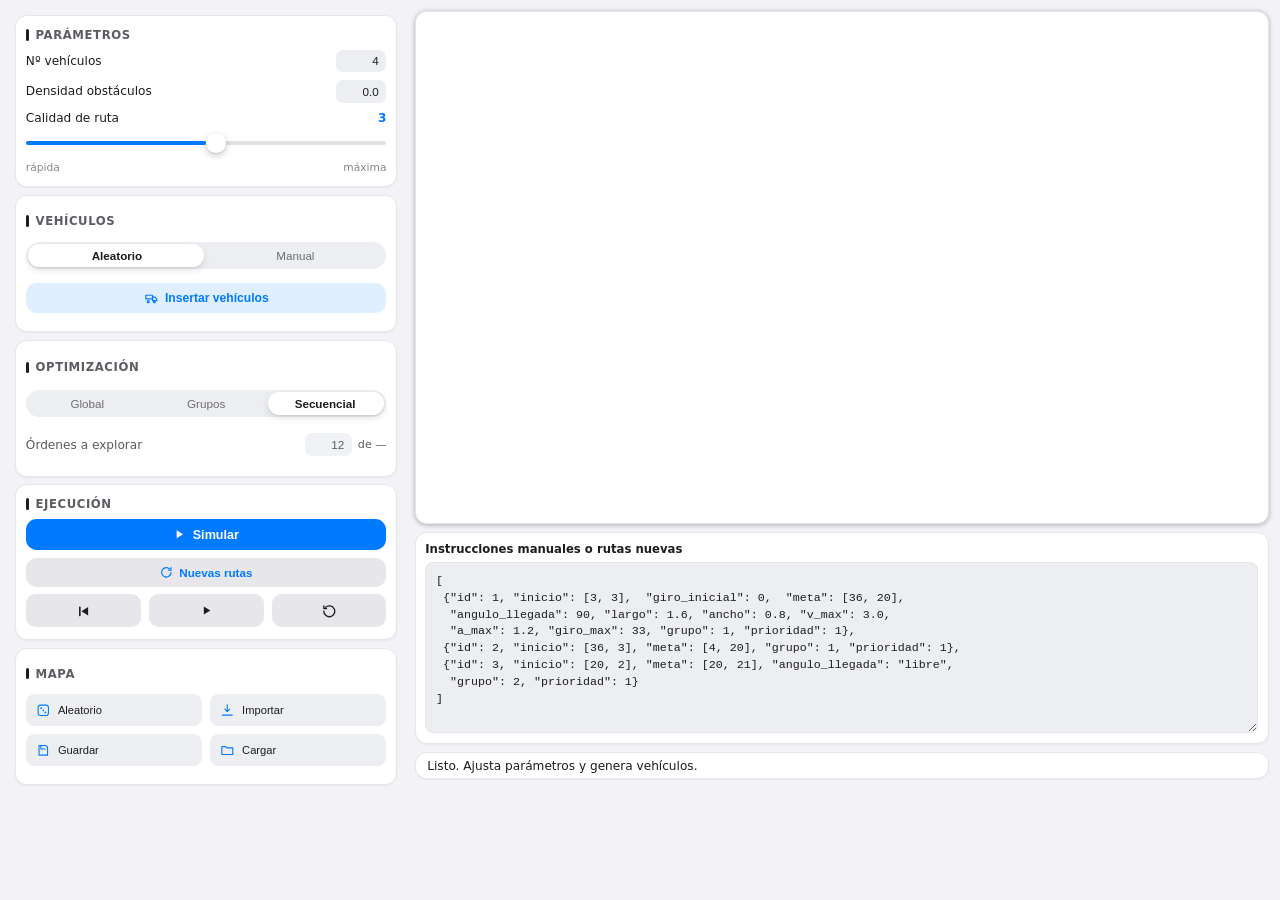
==== commit fe7241be: "muestra num combis" ====
--- a/web/index.html
+++ b/web/index.html
@@ -78,7 +78,10 @@
       </div>
       <div class="field-row" style="opacity:.72">
         <span>Órdenes a explorar</span>
-        <input class="text-input" id="max-cand" value="12" >
+        <span class="cand-wrap">
+          <input class="text-input" id="max-cand" value="12">
+          <span class="cand-total" id="cand-total">de —</span>
+        </span>
       </div>
     </div>
 
--- a/web/styles.css
+++ b/web/styles.css
@@ -315,6 +315,20 @@
   outline: none;
 }
 
+/* Casilla «Órdenes a explorar» + total de combinaciones posibles ("de X").
+   La casilla se desplaza a la izquierda y el total queda a su derecha, fuera. */
+.cand-wrap {
+  display: flex;
+  align-items: center;
+  gap: calc(6 * 100cqh / 800);
+}
+
+.cand-total {
+  font-size: calc(11.5 * 100cqh / 800);
+  color: var(--text);
+  white-space: nowrap;
+}
+
 .slider-container {
   display: flex;
   flex-direction: column;
@@ -354,10 +368,10 @@
 }
 
 .slider-thumb {
+  --thumb-size: calc(20 * 100cqh / 800);
   position: absolute;
-  width: calc(20 * 100cqh / 800);
-  height: calc(20 * 100cqh / 800);
-  margin-left: -calc(10 * 100cqh / 800);
+  width: var(--thumb-size);
+  height: var(--thumb-size);
   background: #ffffff;
   border-radius: 50%;
   box-shadow: 0 0.5px calc(2 * 100cqh / 800) rgba(0,0,0,.12), 0 calc(3 * 100cqh / 800) calc(8 * 100cqh / 800) rgba(0,0,0,.2);
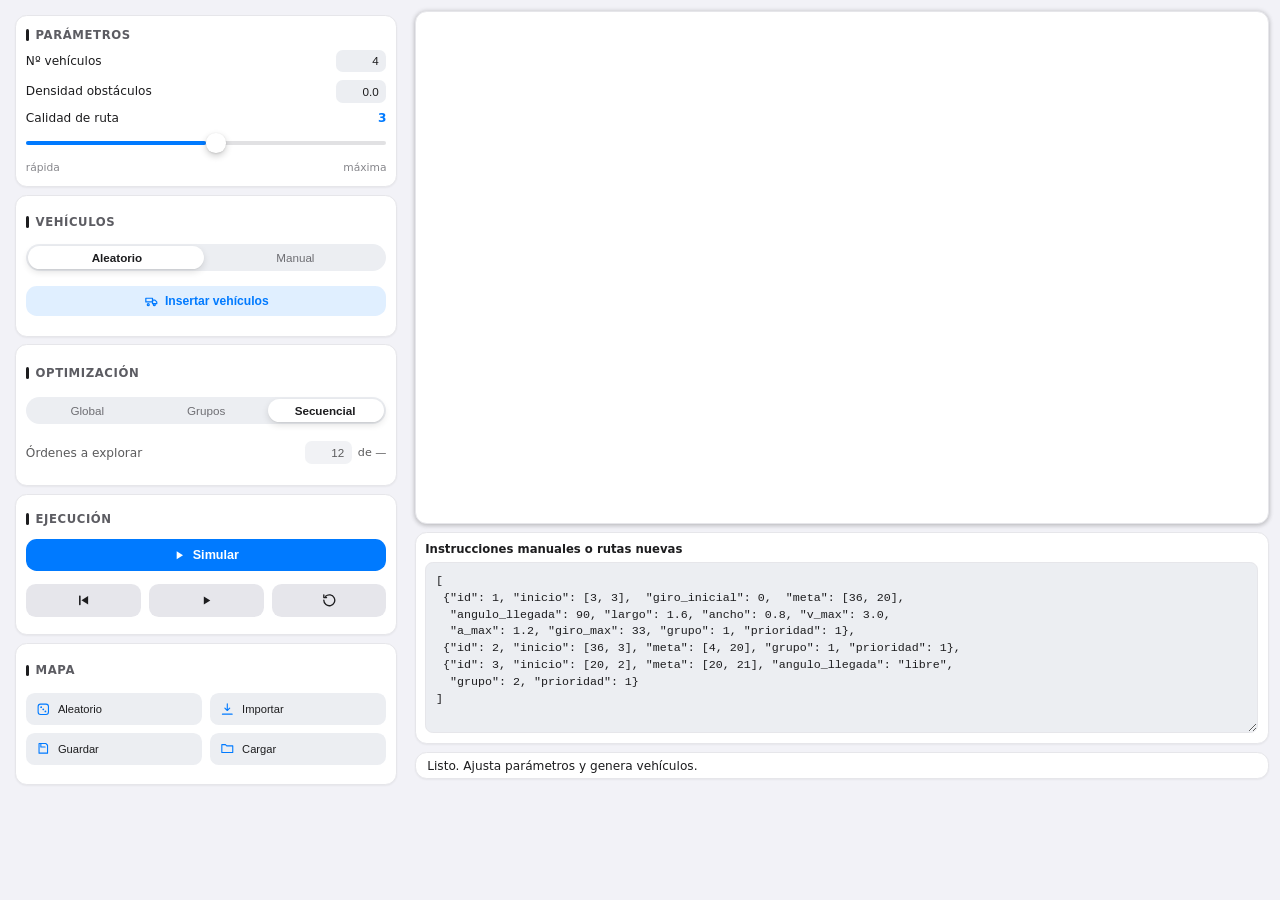
==== commit d78759ed: "params ajustados y readme" ====
--- a/web/index.html
+++ b/web/index.html
@@ -94,11 +94,6 @@
       <button class="btn btn-primary" id="btn-simular">
         <svg class="icon-13" viewBox="0 0 24 24" fill="currentColor"><path d="M7 4.5v15l12-7.5z"></path></svg>Simular
       </button>
-      <button class="btn btn-secondary" id="btn-nuevas-rutas">
-        <svg class="icon-13" viewBox="0 0 24 24" fill="none" stroke="currentColor" stroke-width="2.2" stroke-linecap="round" stroke-linejoin="round">
-          <path d="M21 12a9 9 0 1 1-2.6-6.3"></path><path d="M21 3v5h-5"></path>
-        </svg>Nuevas rutas
-      </button>
       <div style="display:flex;gap:8px">
         <button class="btn btn-icon" id="btn-restart" title="Reiniciar">
           <svg class="icon-15" viewBox="0 0 24 24" fill="currentColor">
